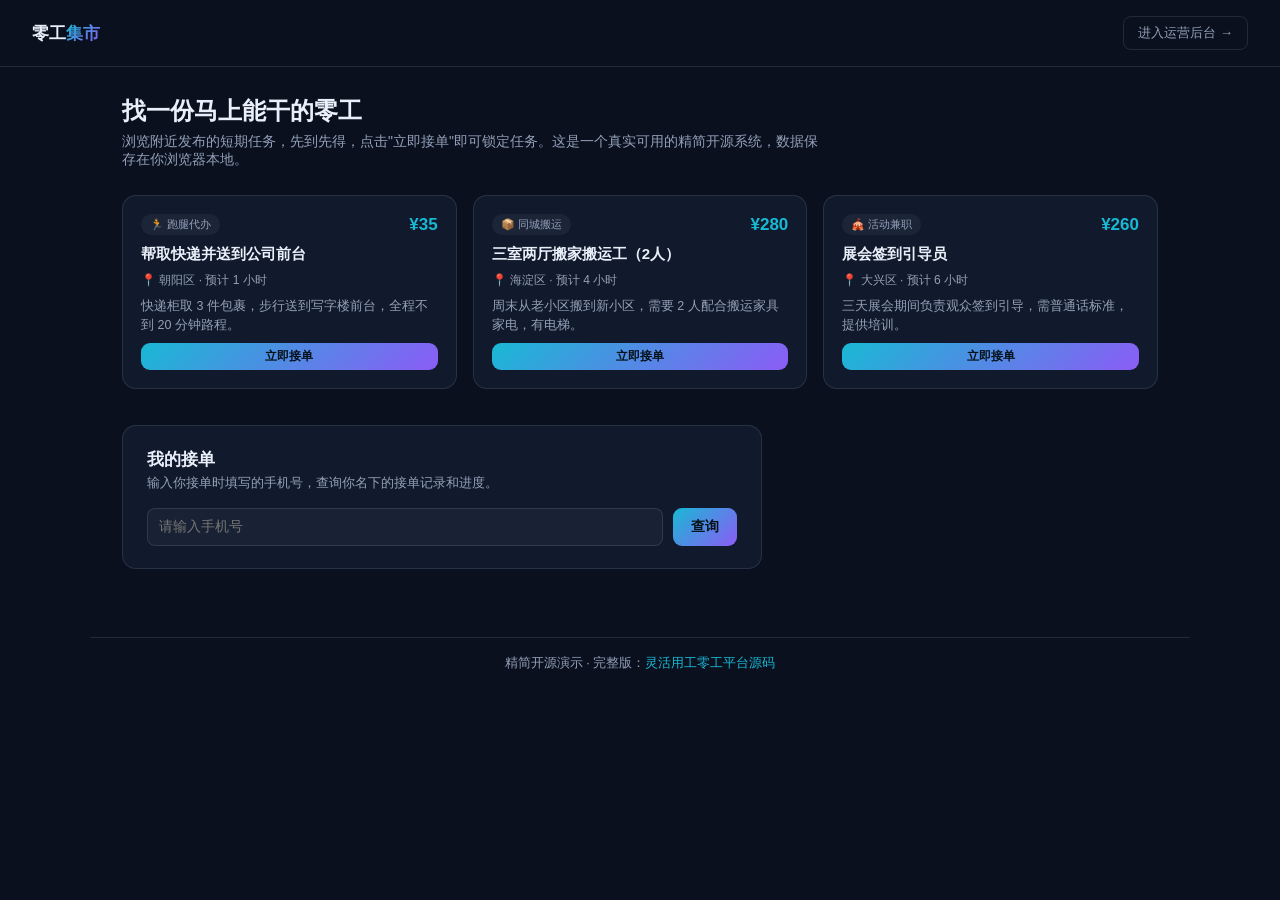
==== index.html @ 6ed0d4f0 "Initial commit: functional gig-task marketplace with claim-and-settle flow (frontend + admin)" ====
<!DOCTYPE html>
<html lang="zh-CN">
<head>
<meta charset="UTF-8">
<meta name="viewport" content="width=device-width, initial-scale=1.0">
<title>灵活用工零工平台（精简开源版）</title>
<meta name="description" content="免费开源的灵活用工零工平台精简版：任务浏览、一键接单、我的接单查询，后台任务与结算管理，真实增删改查功能，纯前端+localStorage实现，可作为学习或二次开发起点。">
<link rel="stylesheet" href="style.css">
</head>
<body>
  <header class="topbar">
    <div class="brand">零工<span class="accent">集市</span></div>
    <a href="admin.html" class="nav-link">进入运营后台 →</a>
  </header>

  <main class="container">
    <div class="page-head">
      <h1>找一份马上能干的零工</h1>
      <p>浏览附近发布的短期任务，先到先得，点击"立即接单"即可锁定任务。这是一个真实可用的精简开源系统，数据保存在你浏览器本地。</p>
    </div>
    <div id="gigGrid" class="gig-grid"></div>

    <div class="lookup-box" id="lookupBox">
      <h2>我的接单</h2>
      <p class="sub">输入你接单时填写的手机号，查询你名下的接单记录和进度。</p>
      <form id="lookupForm" novalidate>
        <div class="lookup-row">
          <input id="lookupPhoneInput" type="tel" placeholder="请输入手机号" required>
          <button type="submit" class="btn btn-primary">查询</button>
        </div>
      </form>
      <div id="lookupResult"></div>
    </div>
  </main>

  <div class="modal-backdrop" id="modalBackdrop">
    <div class="modal">
      <button class="modal-close" id="btnCloseModal">&times;</button>
      <h2 id="modalGigTitle"></h2>
      <p class="sub" id="modalGigMeta"></p>
      <div class="booked-ranges" id="modalGigDesc"></div>
      <div id="modalMsg"></div>
      <form id="claimForm" novalidate>
        <div class="field">
          <label>姓名</label>
          <input id="workerNameInput" type="text" required placeholder="用于联系你的姓名">
        </div>
        <div class="field">
          <label>手机号</label>
          <input id="phoneInput" type="tel" required placeholder="11 位手机号，用于查询接单进度">
        </div>
        <button type="submit" class="btn btn-primary btn-block">立即接单</button>
      </form>
    </div>
  </div>

  <script src="data.js"></script>
  <script src="script.js"></script>

<footer style="margin:40px auto 16px;max-width:1100px;padding:16px 20px 0;border-top:1px solid var(--line,rgba(147,160,184,.18));text-align:center;color:var(--muted,#93A0B8);font-size:13px">精简开源演示 &middot; 完整版：<a href="https://inzyxuashop.com/linghuoyonggong-yuanma.html" target="_blank" rel="noopener" style="color:var(--cyan,#19B8D4);text-decoration:none">灵活用工零工平台源码</a></footer>
</body>
</html>
---- style.css ----
:root{--ink:#0A101E;--surface:#111a2c;--surface2:#16223a;--line:rgba(147,160,184,.18);--muted:#93A0B8;--text:#EAF0FA;--cyan:#19B8D4;--violet:#8B5CF6;--green:#3ED598;--red:#F87171;--amber:#F59E0B;--radius:14px;color-scheme:dark}
*{box-sizing:border-box}
body{margin:0;background:var(--ink);color:var(--text);font-family:-apple-system,BlinkMacSystemFont,"Segoe UI","PingFang SC","Microsoft YaHei",sans-serif;min-height:100vh}
a{color:inherit;text-decoration:none}

.topbar{display:flex;align-items:center;justify-content:space-between;padding:16px 32px;border-bottom:1px solid var(--line)}
.brand{font-size:17px;font-weight:700}
.brand .accent{background:linear-gradient(135deg,var(--cyan),var(--violet));-webkit-background-clip:text;background-clip:text;color:transparent}
.nav-link{font-size:13px;color:var(--muted);border:1px solid var(--line);padding:7px 14px;border-radius:8px}
.nav-link:hover{border-color:var(--cyan);color:var(--text)}

.container{max-width:1100px;margin:0 auto;padding:28px 32px}
.page-head h1{font-size:24px;font-weight:700;margin:0 0 6px}
.page-head p{color:var(--muted);font-size:14px;margin:0 0 26px;max-width:700px}

/* gig grid */
.gig-grid{display:grid;grid-template-columns:repeat(auto-fill,minmax(260px,1fr));gap:16px;margin-bottom:36px}
.gig-card{background:var(--surface);border:1px solid var(--line);border-radius:var(--radius);padding:18px;display:flex;flex-direction:column;gap:8px;transition:transform .2s,border-color .2s}
.gig-card:hover{transform:translateY(-3px);border-color:rgba(25,184,212,.4)}
.gig-card__top{display:flex;align-items:center;justify-content:space-between}
.gig-card__cat{font-size:11px;color:var(--muted);background:rgba(147,160,184,.08);padding:3px 9px;border-radius:999px}
.gig-card__reward{font-size:17px;font-weight:800;color:var(--cyan)}
.gig-card h3{margin:2px 0 0;font-size:15px}
.gig-card__meta{font-size:12px;color:var(--muted)}
.gig-card__desc{font-size:12.5px;color:var(--muted);margin:0;flex:1;line-height:1.5}
.empty-state{grid-column:1/-1;text-align:center;color:var(--muted);font-size:13.5px;padding:40px 0}

/* lookup box */
.lookup-box{background:var(--surface);border:1px solid var(--line);border-radius:var(--radius);padding:22px 24px;max-width:640px}
.lookup-box h2{margin:0 0 4px;font-size:17px}
.lookup-box .sub{color:var(--muted);font-size:12.5px;margin:0 0 16px}
.lookup-row{display:flex;gap:10px}
.lookup-row input{flex:1;background:rgba(147,160,184,.06);border:1px solid var(--line);border-radius:8px;padding:9px 11px;color:var(--text);font-family:inherit;font-size:13.5px;outline:none}
.lookup-row input:focus{border-color:var(--cyan)}
.lookup-table{width:100%;border-collapse:collapse;font-size:13px;margin-top:16px}
.lookup-table th{text-align:left;padding:8px 10px;color:var(--muted);font-weight:600;border-bottom:1px solid var(--line);font-size:11.5px}
.lookup-table td{padding:9px 10px;border-bottom:1px solid var(--line)}

.modal-backdrop{position:fixed;inset:0;background:rgba(4,8,16,.75);display:none;align-items:center;justify-content:center;padding:20px;z-index:50}
.modal-backdrop.show{display:flex}
.modal{background:var(--surface);border:1px solid var(--line);border-radius:18px;max-width:460px;width:100%;max-height:88vh;overflow:auto;padding:26px}
.modal h2{margin:0 0 6px;font-size:18px}
.modal .sub{color:var(--muted);font-size:12.5px;margin:0 0 18px}
.modal-close{float:right;background:none;border:none;color:var(--muted);font-size:20px;cursor:pointer}

.field{display:flex;flex-direction:column;gap:6px;margin-bottom:14px}
.field label{font-size:12px;color:var(--muted);font-weight:600}
.field input,.field select,.field textarea{background:rgba(147,160,184,.06);border:1px solid var(--line);border-radius:8px;padding:9px 11px;color:var(--text);font-family:inherit;font-size:13.5px;outline:none;width:100%}
.field input:focus,.field select:focus,.field textarea:focus{border-color:var(--cyan)}
.field-row{display:grid;grid-template-columns:1fr 1fr;gap:10px}

.btn{font-family:inherit;font-size:13.5px;font-weight:600;padding:10px 18px;border-radius:9px;border:1px solid var(--line);background:transparent;color:var(--text);cursor:pointer}
.btn:hover{border-color:var(--cyan)}
.btn-primary{background:linear-gradient(135deg,var(--cyan),var(--violet));border:none;color:#06121A}
.btn-block{width:100%}
.btn-sm{padding:5px 11px;font-size:12px}
.btn-danger{border-color:rgba(248,113,113,.4);color:var(--red)}

.msg{margin:0 0 14px;font-size:12.5px;padding:9px 12px;border-radius:8px}
.msg.error{background:rgba(248,113,113,.1);border:1px solid rgba(248,113,113,.3);color:var(--red)}
.msg.success{background:rgba(62,213,152,.1);border:1px solid rgba(62,213,152,.3);color:var(--green)}

.booked-ranges{font-size:12.5px;color:var(--muted);margin:0 0 16px;padding:10px 12px;background:rgba(147,160,184,.05);border-radius:8px;line-height:1.6}
.booked-ranges strong{color:var(--text)}

/* admin */
.admin-layout{display:flex;min-height:100vh}
.sidebar{width:220px;flex-shrink:0;border-right:1px solid var(--line);padding:20px 14px}
.sidebar .brand{padding:0 10px 20px}
.side-link{display:block;padding:10px 12px;border-radius:9px;font-size:13.5px;color:var(--muted);margin-bottom:4px;cursor:pointer}
.side-link:hover{background:rgba(147,160,184,.06)}
.side-link.active{background:rgba(25,184,212,.12);color:var(--text)}
.admin-main{flex:1;padding:28px 34px;overflow:auto}
.admin-view{display:none}
.admin-view.active{display:block}

.stat-grid{display:grid;grid-template-columns:repeat(4,1fr);gap:14px;margin-bottom:26px}
.stat-card{background:var(--surface);border:1px solid var(--line);border-radius:var(--radius);padding:20px}
.stat-card .num{font-size:26px;font-weight:800}
.stat-card .label{font-size:12px;color:var(--muted);margin-top:4px}

.section-title{font-size:15px;font-weight:700;margin:28px 0 12px}

table{width:100%;border-collapse:collapse;font-size:13.5px;margin-bottom:8px}
th{text-align:left;padding:10px 12px;color:var(--muted);font-weight:600;border-bottom:1px solid var(--line);font-size:12px}
td{padding:11px 12px;border-bottom:1px solid var(--line)}
.badge{display:inline-block;font-size:11px;font-weight:700;padding:3px 9px;border-radius:999px}
.badge.open{background:rgba(25,184,212,.14);color:var(--cyan)}
.badge.claimed{background:rgba(245,158,11,.14);color:var(--amber)}
.badge.completed{background:rgba(62,213,152,.14);color:var(--green)}
.badge.cancelled{background:rgba(248,113,113,.14);color:var(--red)}
.table-actions{display:flex;gap:6px}
.table-toolbar{display:flex;justify-content:space-between;align-items:center;margin-bottom:16px}
.filter-row{display:flex;gap:6px}
.filter-btn{font-size:12px;padding:6px 12px;border-radius:999px;border:1px solid var(--line);background:transparent;color:var(--muted);cursor:pointer}
.filter-btn.active{border-color:var(--cyan);color:var(--text)}

@media (max-width:820px){
  .admin-layout{flex-direction:column}
  .sidebar{width:100%;display:flex;overflow-x:auto;border-right:none;border-bottom:1px solid var(--line)}
  .stat-grid{grid-template-columns:repeat(2,1fr)}
  .lookup-row{flex-direction:column}
}
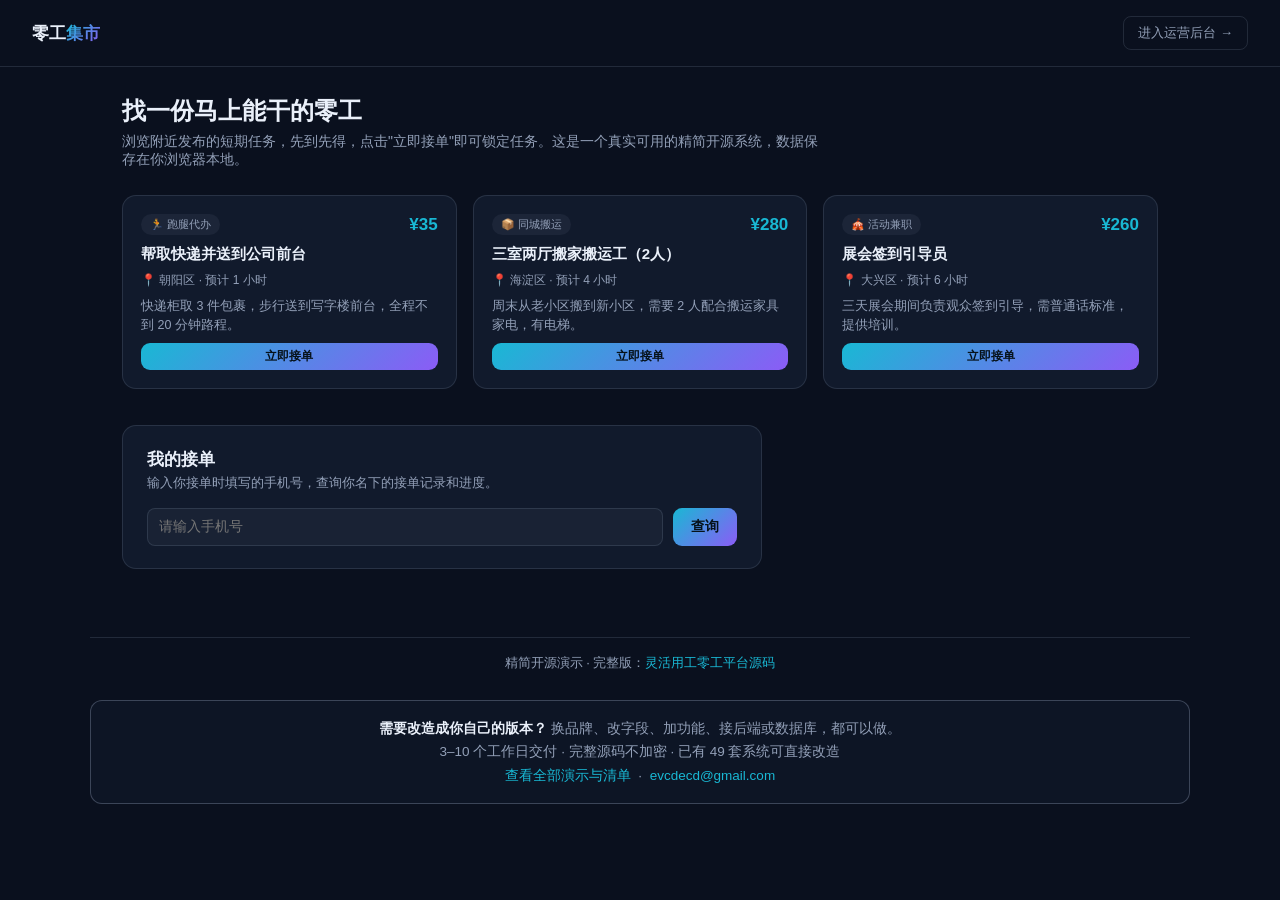
==== commit 83e4422f: "Add a custom-delivery footer" ====
--- a/index.html
+++ b/index.html
@@ -58,5 +58,15 @@
   <script src="script.js"></script>
 
 <footer style="margin:40px auto 16px;max-width:1100px;padding:16px 20px 0;border-top:1px solid var(--line,rgba(147,160,184,.18));text-align:center;color:var(--muted,#93A0B8);font-size:13px">精简开源演示 &middot; 完整版：<a href="https://inzyxuashop.com/linghuoyonggong-yuanma.html" target="_blank" rel="noopener" style="color:var(--cyan,#19B8D4);text-decoration:none">灵活用工零工平台源码</a></footer>
+
+<!-- custom-delivery -->
+<div style="max-width:1100px;margin:28px auto 34px;padding:16px 20px;border:1px solid rgba(147,160,184,.35);border-radius:12px;background:rgba(17,26,44,.55);font:13.5px/1.75 -apple-system,BlinkMacSystemFont,'Segoe UI','PingFang SC','Microsoft YaHei',sans-serif;color:#93a0b8;text-align:center">
+  <strong style="color:#eaf0fa">需要改造成你自己的版本？</strong>
+  换品牌、改字段、加功能、接后端或数据库，都可以做。<br>
+  3–10 个工作日交付 · 完整源码不加密 · 已有 49 套系统可直接改造<br>
+  <a href="https://inzyxuashop.com" style="color:#19b8d4;text-decoration:none">查看全部演示与清单</a>
+  &nbsp;·&nbsp;
+  <a href="mailto:evcdecd@gmail.com" style="color:#19b8d4;text-decoration:none">evcdecd@gmail.com</a>
+</div>
 </body>
-</html>
+</html>
